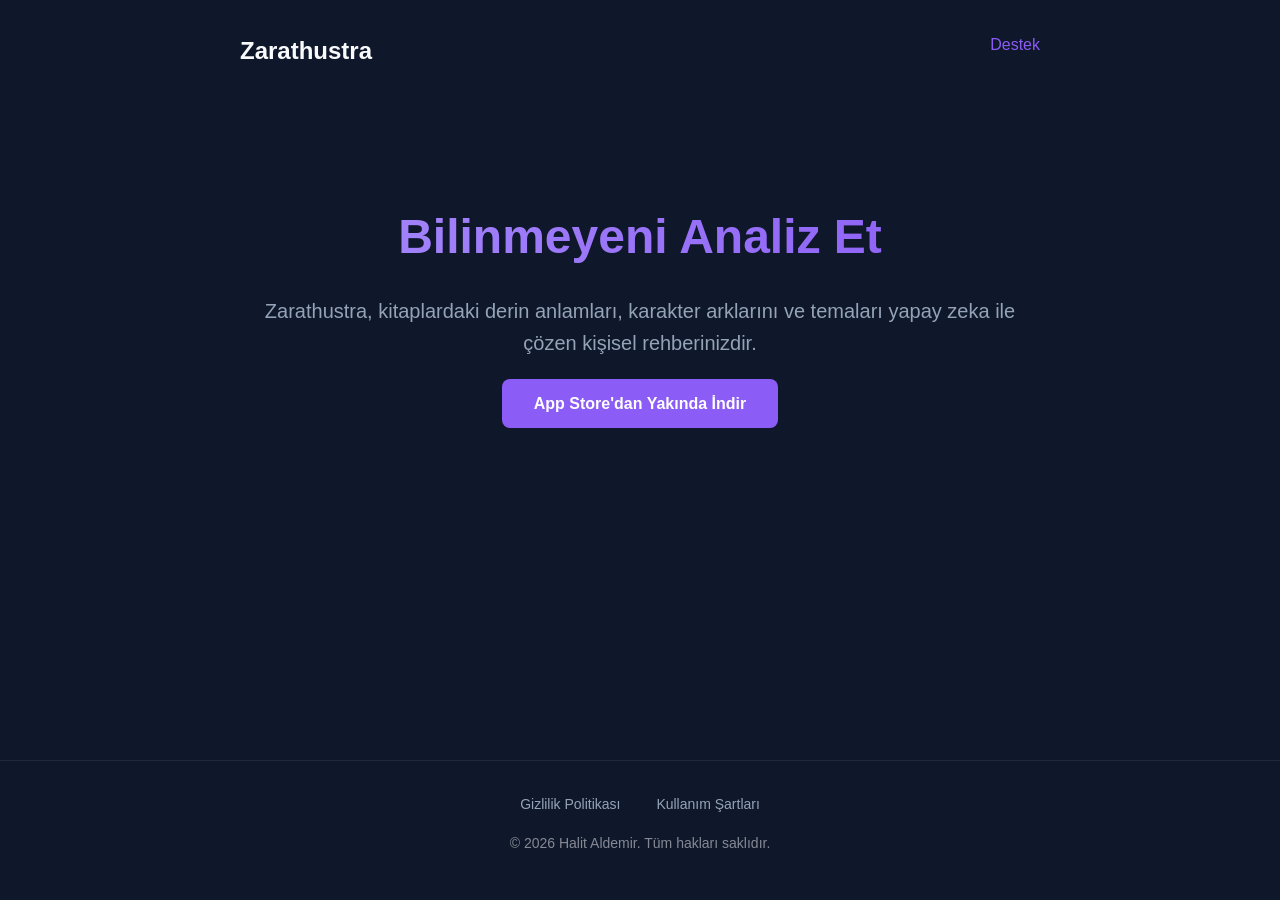
==== index.html @ 40cd0384 "Create index.html" ====
<!DOCTYPE html>
<html lang="tr">
<head>
    <meta charset="UTF-8">
    <meta name="viewport" content="width=device-width, initial-scale=1.0">
    <title>Zarathustra | AI Kitap Analiz Rehberi</title>
    <style>
        :root {
            --bg: #0f172a;
            --accent: #8b5cf6;
            --text: #f8fafc;
            --muted: #94a3b8;
        }
        body {
            font-family: -apple-system, BlinkMacSystemFont, "Segoe UI", Roboto, sans-serif;
            background-color: var(--bg);
            color: var(--text);
            line-height: 1.6;
            margin: 0;
            display: flex;
            flex-direction: column;
            align-items: center;
            min-height: 100vh;
        }
        nav { width: 100%; max-width: 800px; padding: 2rem; display: flex; justify-content: space-between; }
        .hero { text-align: center; padding: 4rem 2rem; max-width: 800px; }
        h1 { font-size: 3rem; margin-bottom: 1rem; background: linear-gradient(to right, #a78bfa, #8b5cf6); -webkit-background-clip: text; -webkit-text-fill-color: transparent; }
        p.tagline { font-size: 1.25rem; color: var(--muted); margin-bottom: 2rem; }
        .cta-button {
            background-color: var(--accent);
            color: white;
            padding: 1rem 2rem;
            border-radius: 0.5rem;
            text-decoration: none;
            font-weight: bold;
            transition: opacity 0.2s;
        }
        .cta-button:hover { opacity: 0.9; }
        .legal-links { margin-top: auto; padding: 2rem; border-top: 1px solid #1e293b; width: 100%; text-align: center; font-size: 0.875rem; }
        .legal-links a { color: var(--muted); margin: 0 1rem; text-decoration: none; }
        .legal-links a:hover { color: var(--accent); }
        .section { display: none; padding: 2rem; max-width: 800px; }
        .section:target { display: block; }
        .section:target ~ .hero { display: none; }
    </style>
</head>
<body>

    <nav>
        <div style="font-weight: bold; font-size: 1.5rem;">Zarathustra</div>
        <a href="mailto:halitaldemir23@gmail.com" style="color: var(--accent); text-decoration: none;">Destek</a>
    </nav>

    <div class="hero">
        <h1>Bilinmeyeni Analiz Et</h1>
        <p class="tagline">Zarathustra, kitaplardaki derin anlamları, karakter arklarını ve temaları yapay zeka ile çözen kişisel rehberinizdir.</p>
        <a href="#" class="cta-button">App Store'dan Yakında İndir</a>
    </div>

    <div id="privacy" class="section">
        <h2>Gizlilik Politikası</h2>
        <p>Zarathustra uygulaması kullanıcı gizliliğine önem verir. Uygulama içerisinde analiz edilen kitap verileri anonim olarak işlenir ve üçüncü taraflarla paylaşılmaz. Kayıt tutulmayan bir deneyim sunmayı amaçlıyoruz.</p>
        <a href="/" style="color: var(--accent);">← Geri Dön</a>
    </div>

    <div id="terms" class="section">
        <h2>Kullanım Şartları</h2>
        <p>Zarathustra, eğitim ve kişisel gelişim amaçlı bir araçtır. Sunulan analizler yapay zeka tarafından üretilmektedir ve her zaman %100 doğruluk garantisi vermez.</p>
        <a href="/" style="color: var(--accent);">← Geri Dön</a>
    </div>

    <footer class="legal-links">
        <a href="#privacy">Gizlilik Politikası</a>
        <a href="#terms">Kullanım Şartları</a>
        <p style="margin-top: 1rem; opacity: 0.5;">&copy; 2026 Halit Aldemir. Tüm hakları saklıdır.</p>
    </footer>

</body>
</html>
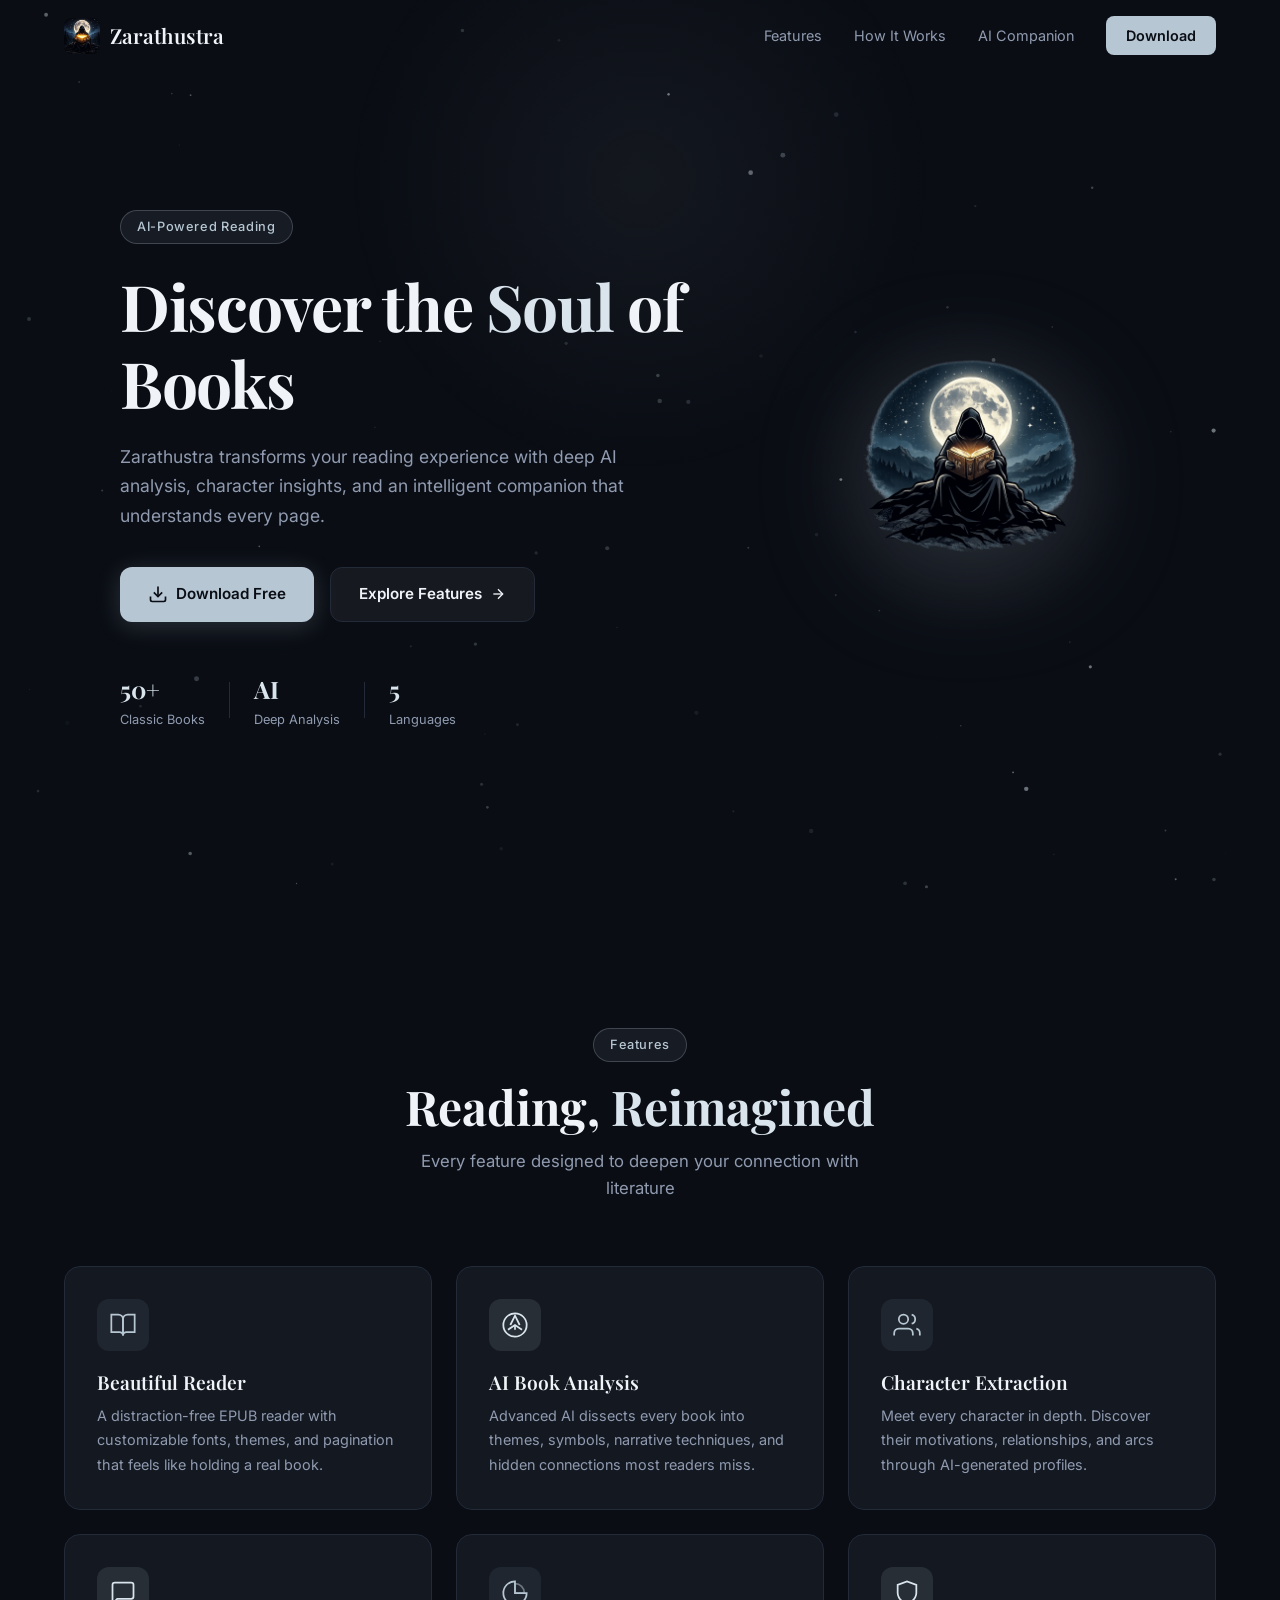
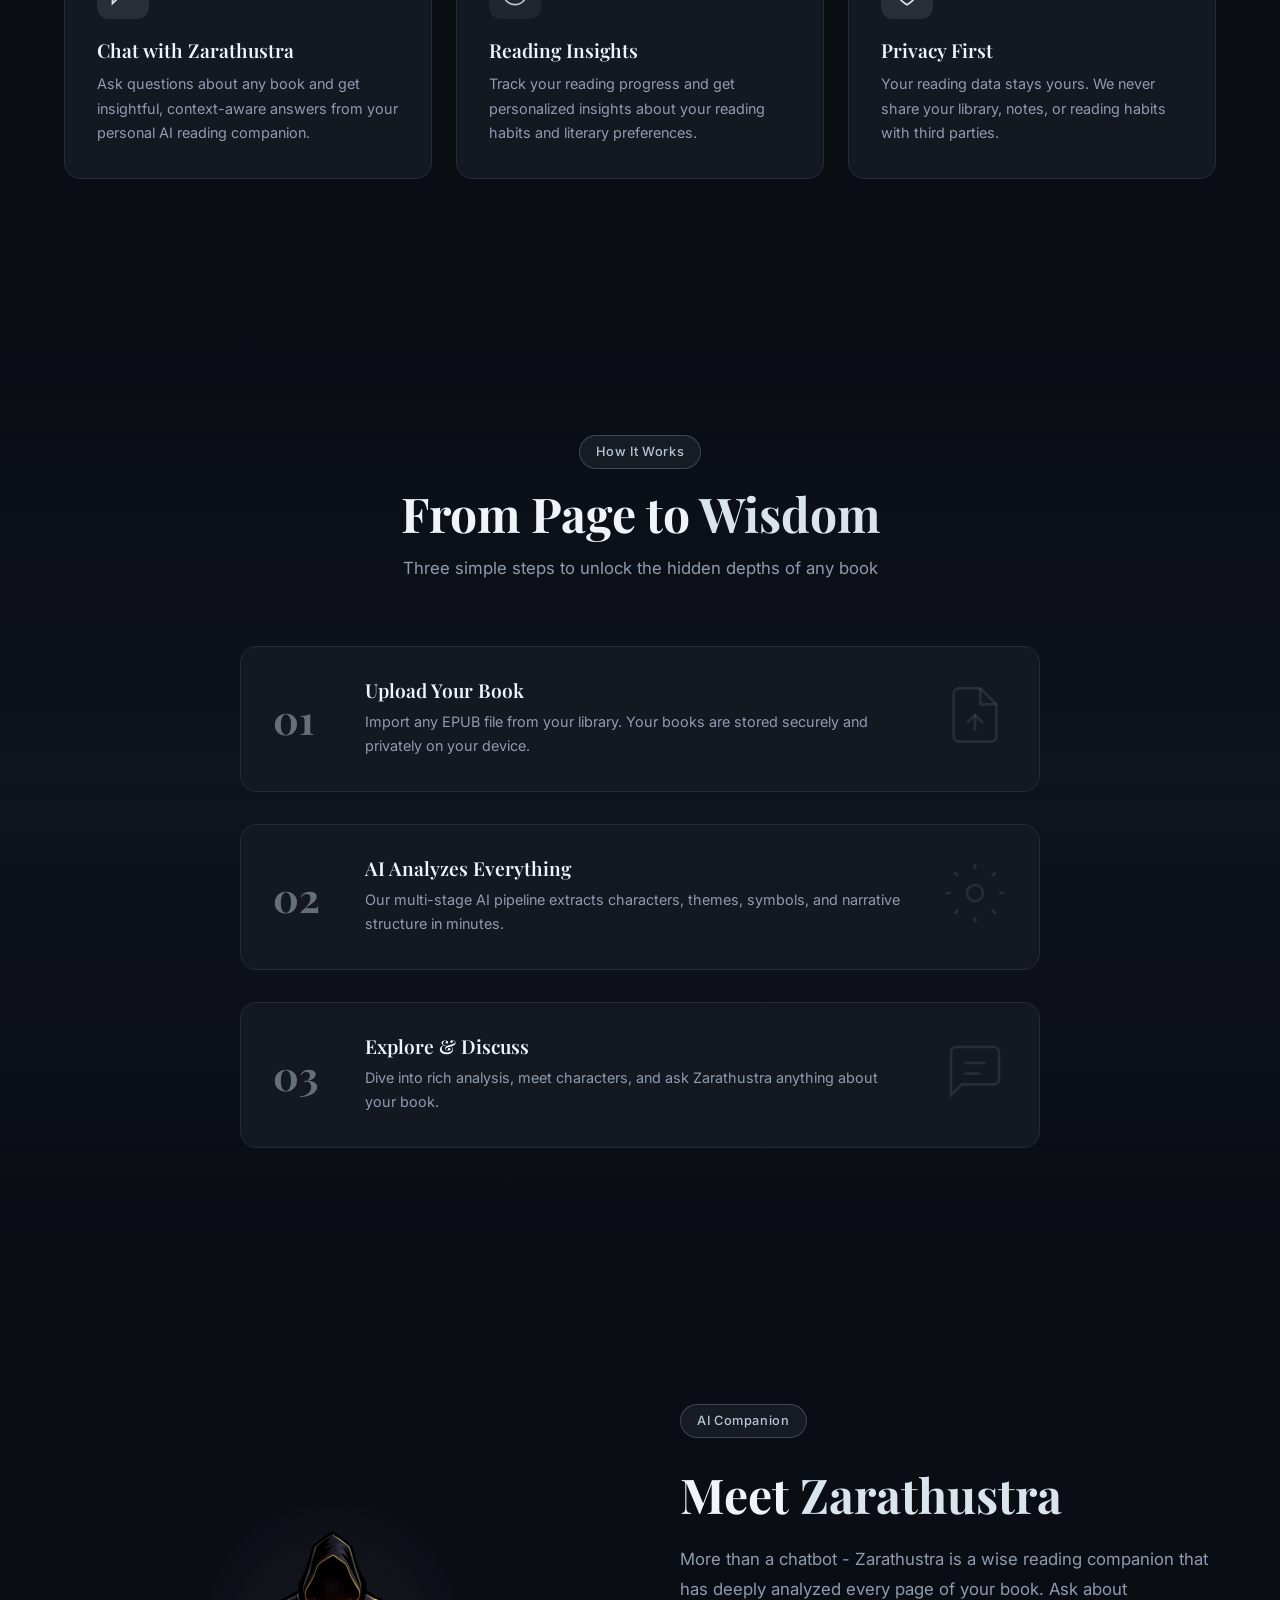
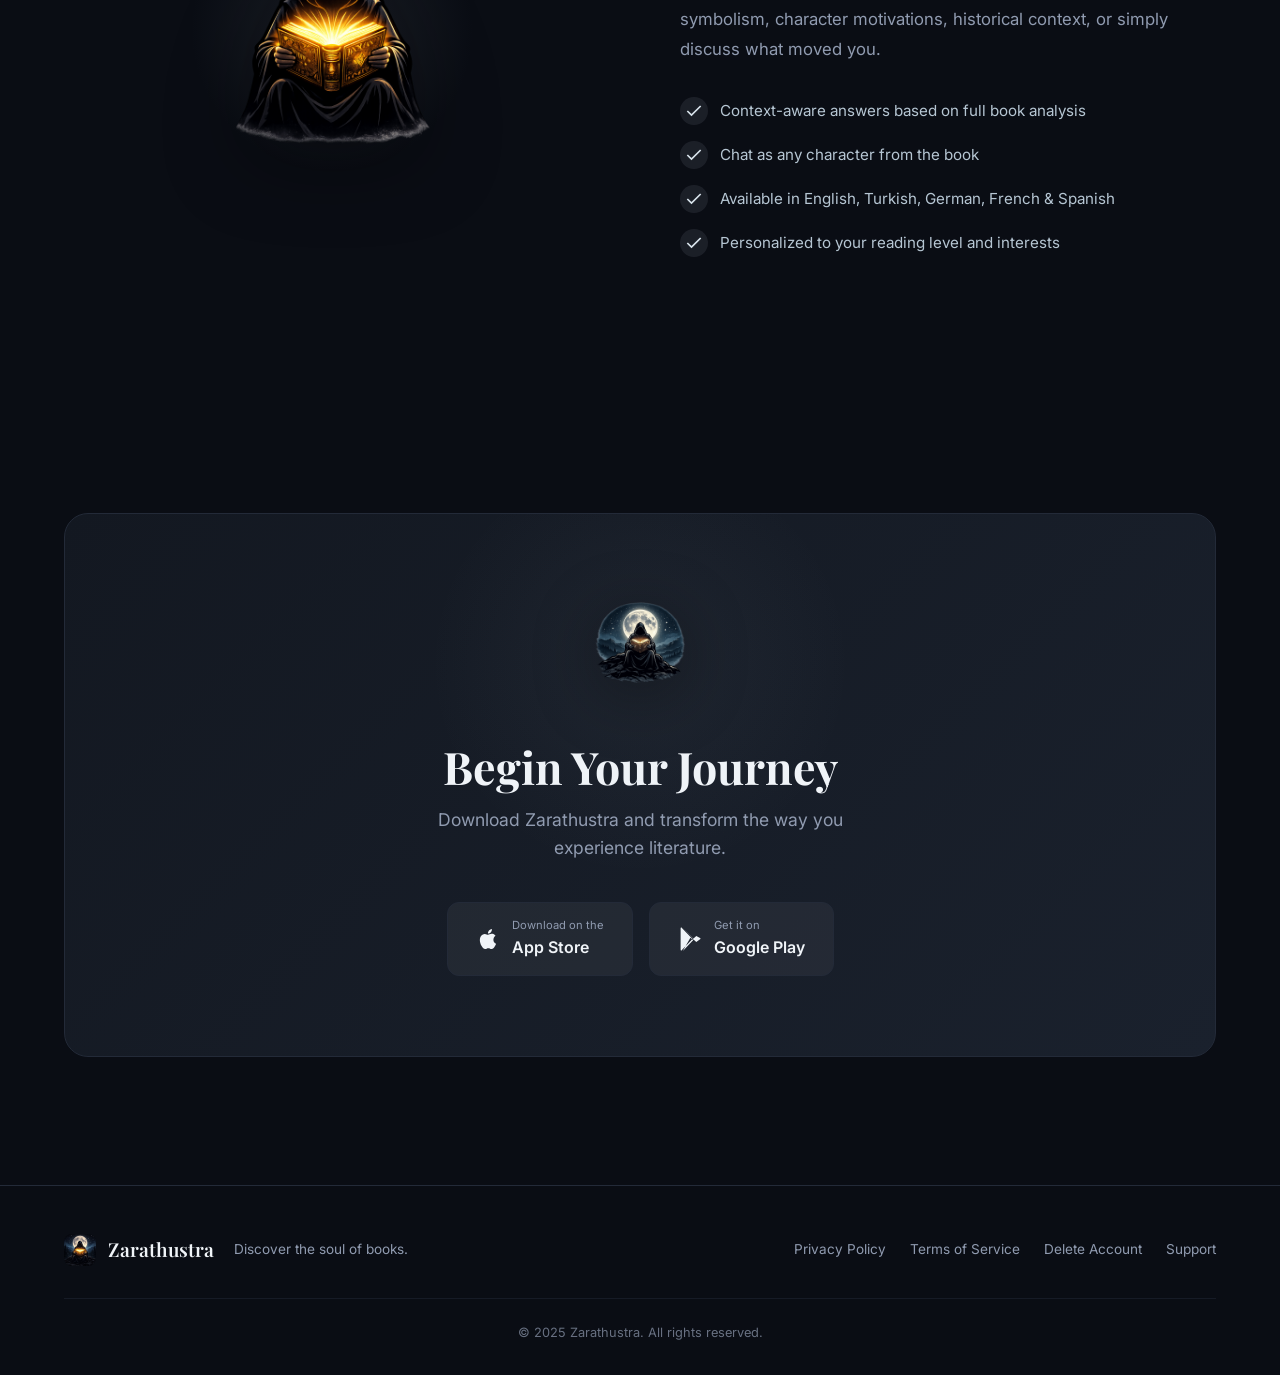
==== commit f5ad2b12: "Add files via upload" ====
--- a/index.html
+++ b/index.html
@@ -1,79 +1,293 @@
-<!DOCTYPE html>
-<html lang="tr">
-<head>
-    <meta charset="UTF-8">
-    <meta name="viewport" content="width=device-width, initial-scale=1.0">
-    <title>Zarathustra | AI Kitap Analiz Rehberi</title>
-    <style>
-        :root {
-            --bg: #0f172a;
-            --accent: #8b5cf6;
-            --text: #f8fafc;
-            --muted: #94a3b8;
-        }
-        body {
-            font-family: -apple-system, BlinkMacSystemFont, "Segoe UI", Roboto, sans-serif;
-            background-color: var(--bg);
-            color: var(--text);
-            line-height: 1.6;
-            margin: 0;
-            display: flex;
-            flex-direction: column;
-            align-items: center;
-            min-height: 100vh;
-        }
-        nav { width: 100%; max-width: 800px; padding: 2rem; display: flex; justify-content: space-between; }
-        .hero { text-align: center; padding: 4rem 2rem; max-width: 800px; }
-        h1 { font-size: 3rem; margin-bottom: 1rem; background: linear-gradient(to right, #a78bfa, #8b5cf6); -webkit-background-clip: text; -webkit-text-fill-color: transparent; }
-        p.tagline { font-size: 1.25rem; color: var(--muted); margin-bottom: 2rem; }
-        .cta-button {
-            background-color: var(--accent);
-            color: white;
-            padding: 1rem 2rem;
-            border-radius: 0.5rem;
-            text-decoration: none;
-            font-weight: bold;
-            transition: opacity 0.2s;
-        }
-        .cta-button:hover { opacity: 0.9; }
-        .legal-links { margin-top: auto; padding: 2rem; border-top: 1px solid #1e293b; width: 100%; text-align: center; font-size: 0.875rem; }
-        .legal-links a { color: var(--muted); margin: 0 1rem; text-decoration: none; }
-        .legal-links a:hover { color: var(--accent); }
-        .section { display: none; padding: 2rem; max-width: 800px; }
-        .section:target { display: block; }
-        .section:target ~ .hero { display: none; }
-    </style>
-</head>
-<body>
-
-    <nav>
-        <div style="font-weight: bold; font-size: 1.5rem;">Zarathustra</div>
-        <a href="mailto:halitaldemir23@gmail.com" style="color: var(--accent); text-decoration: none;">Destek</a>
-    </nav>
-
-    <div class="hero">
-        <h1>Bilinmeyeni Analiz Et</h1>
-        <p class="tagline">Zarathustra, kitaplardaki derin anlamları, karakter arklarını ve temaları yapay zeka ile çözen kişisel rehberinizdir.</p>
-        <a href="#" class="cta-button">App Store'dan Yakında İndir</a>
-    </div>
-
-    <div id="privacy" class="section">
-        <h2>Gizlilik Politikası</h2>
-        <p>Zarathustra uygulaması kullanıcı gizliliğine önem verir. Uygulama içerisinde analiz edilen kitap verileri anonim olarak işlenir ve üçüncü taraflarla paylaşılmaz. Kayıt tutulmayan bir deneyim sunmayı amaçlıyoruz.</p>
-        <a href="/" style="color: var(--accent);">← Geri Dön</a>
-    </div>
-
-    <div id="terms" class="section">
-        <h2>Kullanım Şartları</h2>
-        <p>Zarathustra, eğitim ve kişisel gelişim amaçlı bir araçtır. Sunulan analizler yapay zeka tarafından üretilmektedir ve her zaman %100 doğruluk garantisi vermez.</p>
-        <a href="/" style="color: var(--accent);">← Geri Dön</a>
-    </div>
-
-    <footer class="legal-links">
-        <a href="#privacy">Gizlilik Politikası</a>
-        <a href="#terms">Kullanım Şartları</a>
-        <p style="margin-top: 1rem; opacity: 0.5;">&copy; 2026 Halit Aldemir. Tüm hakları saklıdır.</p>
-    </footer>
-
-</body>
-</html>
+<!DOCTYPE html>
+<html lang="en">
+<head>
+  <meta charset="UTF-8" />
+  <meta name="viewport" content="width=device-width, initial-scale=1.0" />
+  <title>Zarathustra - Discover the Soul of Books</title>
+  <meta name="description" content="Zarathustra is an AI-powered e-reader that analyzes books, extracts characters, and lets you chat with an intelligent reading companion." />
+  <meta name="theme-color" content="#0A0D14" />
+  <link rel="icon" type="image/png" href="assets/app-icon.png" />
+
+  <!-- Google Fonts -->
+  <link rel="preconnect" href="https://fonts.googleapis.com" />
+  <link rel="preconnect" href="https://fonts.gstatic.com" crossorigin />
+  <link href="https://fonts.googleapis.com/css2?family=Playfair+Display:wght@400;600;700&family=Inter:wght@300;400;500;600&display=swap" rel="stylesheet" />
+
+  <link rel="stylesheet" href="styles.css" />
+</head>
+<body>
+
+  <!-- ═══ Floating Particles Background ═══ -->
+  <canvas id="particles"></canvas>
+
+  <!-- ═══ Navigation ═══ -->
+  <nav class="navbar" id="navbar">
+    <div class="nav-container">
+      <a href="#" class="nav-logo">
+        <img src="assets/app-icon.png" alt="Zarathustra" class="nav-logo-img" />
+        <span>Zarathustra</span>
+      </a>
+      <div class="nav-links" id="nav-links">
+        <a href="#features">Features</a>
+        <a href="#how-it-works">How It Works</a>
+        <a href="#ai-companion">AI Companion</a>
+        <a href="#download" class="nav-cta">Download</a>
+      </div>
+      <button class="nav-toggle" id="nav-toggle" aria-label="Toggle menu">
+        <span></span><span></span><span></span>
+      </button>
+    </div>
+  </nav>
+
+  <!-- ═══ Hero Section ═══ -->
+  <section class="hero" id="hero">
+    <div class="hero-glow"></div>
+    <div class="hero-content">
+      <div class="hero-badge fade-in">AI-Powered Reading</div>
+      <h1 class="hero-title fade-in">
+        Discover the <span class="text-highlight">Soul</span> of Books
+      </h1>
+      <p class="hero-subtitle fade-in">
+        Zarathustra transforms your reading experience with deep AI analysis,
+        character insights, and an intelligent companion that understands every page.
+      </p>
+      <div class="hero-actions fade-in">
+        <a href="#download" class="btn btn-primary">
+          <svg width="20" height="20" viewBox="0 0 24 24" fill="none" stroke="currentColor" stroke-width="2"><path d="M21 15v4a2 2 0 0 1-2 2H5a2 2 0 0 1-2-2v-4"/><polyline points="7 10 12 15 17 10"/><line x1="12" y1="15" x2="12" y2="3"/></svg>
+          Download Free
+        </a>
+        <a href="#features" class="btn btn-ghost">
+          Explore Features
+          <svg width="16" height="16" viewBox="0 0 24 24" fill="none" stroke="currentColor" stroke-width="2"><path d="M5 12h14"/><path d="m12 5 7 7-7 7"/></svg>
+        </a>
+      </div>
+      <div class="hero-stats fade-in">
+        <div class="stat">
+          <span class="stat-number">50+</span>
+          <span class="stat-label">Classic Books</span>
+        </div>
+        <div class="stat-divider"></div>
+        <div class="stat">
+          <span class="stat-number">AI</span>
+          <span class="stat-label">Deep Analysis</span>
+        </div>
+        <div class="stat-divider"></div>
+        <div class="stat">
+          <span class="stat-number">5</span>
+          <span class="stat-label">Languages</span>
+        </div>
+      </div>
+    </div>
+    <div class="hero-image fade-in">
+      <div class="hero-image-glow"></div>
+      <img src="assets/zarathustra-splash.png" alt="Zarathustra - AI Reading Companion" class="hero-img" />
+    </div>
+  </section>
+
+  <!-- ═══ Features Section ═══ -->
+  <section class="features" id="features">
+    <div class="container">
+      <div class="section-header fade-in">
+        <span class="section-tag">Features</span>
+        <h2 class="section-title">Reading, <span class="text-highlight">Reimagined</span></h2>
+        <p class="section-subtitle">Every feature designed to deepen your connection with literature</p>
+      </div>
+
+      <div class="features-grid">
+        <div class="feature-card fade-in">
+          <div class="feature-icon">
+            <svg width="28" height="28" viewBox="0 0 24 24" fill="none" stroke="currentColor" stroke-width="1.5"><path d="M2 3h6a4 4 0 0 1 4 4v14a3 3 0 0 0-3-3H2z"/><path d="M22 3h-6a4 4 0 0 0-4 4v14a3 3 0 0 1 3-3h7z"/></svg>
+          </div>
+          <h3>Beautiful Reader</h3>
+          <p>A distraction-free EPUB reader with customizable fonts, themes, and pagination that feels like holding a real book.</p>
+        </div>
+
+        <div class="feature-card fade-in">
+          <div class="feature-icon icon-accent">
+            <svg width="28" height="28" viewBox="0 0 24 24" fill="none" stroke="currentColor" stroke-width="1.5"><circle cx="12" cy="12" r="10"/><path d="M12 16v-4"/><path d="M12 8h.01"/><path d="m8 12 4-8 4 8"/><path d="M6 16l6-4 6 4"/></svg>
+          </div>
+          <h3>AI Book Analysis</h3>
+          <p>Advanced AI dissects every book into themes, symbols, narrative techniques, and hidden connections most readers miss.</p>
+        </div>
+
+        <div class="feature-card fade-in">
+          <div class="feature-icon">
+            <svg width="28" height="28" viewBox="0 0 24 24" fill="none" stroke="currentColor" stroke-width="1.5"><path d="M17 21v-2a4 4 0 0 0-4-4H5a4 4 0 0 0-4 4v2"/><circle cx="9" cy="7" r="4"/><path d="M23 21v-2a4 4 0 0 0-3-3.87"/><path d="M16 3.13a4 4 0 0 1 0 7.75"/></svg>
+          </div>
+          <h3>Character Extraction</h3>
+          <p>Meet every character in depth. Discover their motivations, relationships, and arcs through AI-generated profiles.</p>
+        </div>
+
+        <div class="feature-card fade-in">
+          <div class="feature-icon icon-accent">
+            <svg width="28" height="28" viewBox="0 0 24 24" fill="none" stroke="currentColor" stroke-width="1.5"><path d="M21 15a2 2 0 0 1-2 2H7l-4 4V5a2 2 0 0 1 2-2h14a2 2 0 0 1 2 2z"/></svg>
+          </div>
+          <h3>Chat with Zarathustra</h3>
+          <p>Ask questions about any book and get insightful, context-aware answers from your personal AI reading companion.</p>
+        </div>
+
+        <div class="feature-card fade-in">
+          <div class="feature-icon">
+            <svg width="28" height="28" viewBox="0 0 24 24" fill="none" stroke="currentColor" stroke-width="1.5"><path d="M12 2a10 10 0 1 0 10 10H12V2z"/><path d="M20 12a8 8 0 0 0-8-8v8h8z" opacity="0.5"/></svg>
+          </div>
+          <h3>Reading Insights</h3>
+          <p>Track your reading progress and get personalized insights about your reading habits and literary preferences.</p>
+        </div>
+
+        <div class="feature-card fade-in">
+          <div class="feature-icon icon-accent">
+            <svg width="28" height="28" viewBox="0 0 24 24" fill="none" stroke="currentColor" stroke-width="1.5"><path d="M12 22s8-4 8-10V5l-8-3-8 3v7c0 6 8 10 8 10z"/></svg>
+          </div>
+          <h3>Privacy First</h3>
+          <p>Your reading data stays yours. We never share your library, notes, or reading habits with third parties.</p>
+        </div>
+      </div>
+    </div>
+  </section>
+
+  <!-- ═══ How It Works ═══ -->
+  <section class="how-it-works" id="how-it-works">
+    <div class="container">
+      <div class="section-header fade-in">
+        <span class="section-tag">How It Works</span>
+        <h2 class="section-title">From Page to <span class="text-highlight">Wisdom</span></h2>
+        <p class="section-subtitle">Three simple steps to unlock the hidden depths of any book</p>
+      </div>
+
+      <div class="steps">
+        <div class="step fade-in">
+          <div class="step-number">01</div>
+          <div class="step-content">
+            <h3>Upload Your Book</h3>
+            <p>Import any EPUB file from your library. Your books are stored securely and privately on your device.</p>
+          </div>
+          <div class="step-visual">
+            <svg width="64" height="64" viewBox="0 0 24 24" fill="none" stroke="currentColor" stroke-width="1"><path d="M14 2H6a2 2 0 0 0-2 2v16a2 2 0 0 0 2 2h12a2 2 0 0 0 2-2V8z"/><polyline points="14 2 14 8 20 8"/><line x1="12" y1="18" x2="12" y2="12"/><polyline points="9 15 12 12 15 15"/></svg>
+          </div>
+        </div>
+
+        <div class="step fade-in">
+          <div class="step-number">02</div>
+          <div class="step-content">
+            <h3>AI Analyzes Everything</h3>
+            <p>Our multi-stage AI pipeline extracts characters, themes, symbols, and narrative structure in minutes.</p>
+          </div>
+          <div class="step-visual">
+            <svg width="64" height="64" viewBox="0 0 24 24" fill="none" stroke="currentColor" stroke-width="1"><circle cx="12" cy="12" r="3"/><path d="M12 1v2M12 21v2M4.22 4.22l1.42 1.42M18.36 18.36l1.42 1.42M1 12h2M21 12h2M4.22 19.78l1.42-1.42M18.36 5.64l1.42-1.42"/></svg>
+          </div>
+        </div>
+
+        <div class="step fade-in">
+          <div class="step-number">03</div>
+          <div class="step-content">
+            <h3>Explore & Discuss</h3>
+            <p>Dive into rich analysis, meet characters, and ask Zarathustra anything about your book.</p>
+          </div>
+          <div class="step-visual">
+            <svg width="64" height="64" viewBox="0 0 24 24" fill="none" stroke="currentColor" stroke-width="1"><path d="M21 15a2 2 0 0 1-2 2H7l-4 4V5a2 2 0 0 1 2-2h14a2 2 0 0 1 2 2z"/><path d="M8 9h8M8 13h6"/></svg>
+          </div>
+        </div>
+      </div>
+    </div>
+  </section>
+
+  <!-- ═══ AI Companion Section ═══ -->
+  <section class="ai-companion" id="ai-companion">
+    <div class="container">
+      <div class="companion-grid">
+        <div class="companion-visual fade-in">
+          <div class="companion-glow"></div>
+          <img src="assets/zarathustra-ai.png" alt="Zarathustra AI" class="companion-img" />
+        </div>
+        <div class="companion-content fade-in">
+          <span class="section-tag">AI Companion</span>
+          <h2 class="section-title">Meet <span class="text-highlight">Zarathustra</span></h2>
+          <p class="companion-description">
+            More than a chatbot - Zarathustra is a wise reading companion that has deeply
+            analyzed every page of your book. Ask about symbolism, character motivations,
+            historical context, or simply discuss what moved you.
+          </p>
+          <div class="companion-features">
+            <div class="companion-feature">
+              <div class="cf-icon">
+                <svg width="20" height="20" viewBox="0 0 24 24" fill="none" stroke="currentColor" stroke-width="2"><polyline points="20 6 9 17 4 12"/></svg>
+              </div>
+              <span>Context-aware answers based on full book analysis</span>
+            </div>
+            <div class="companion-feature">
+              <div class="cf-icon">
+                <svg width="20" height="20" viewBox="0 0 24 24" fill="none" stroke="currentColor" stroke-width="2"><polyline points="20 6 9 17 4 12"/></svg>
+              </div>
+              <span>Chat as any character from the book</span>
+            </div>
+            <div class="companion-feature">
+              <div class="cf-icon">
+                <svg width="20" height="20" viewBox="0 0 24 24" fill="none" stroke="currentColor" stroke-width="2"><polyline points="20 6 9 17 4 12"/></svg>
+              </div>
+              <span>Available in English, Turkish, German, French & Spanish</span>
+            </div>
+            <div class="companion-feature">
+              <div class="cf-icon">
+                <svg width="20" height="20" viewBox="0 0 24 24" fill="none" stroke="currentColor" stroke-width="2"><polyline points="20 6 9 17 4 12"/></svg>
+              </div>
+              <span>Personalized to your reading level and interests</span>
+            </div>
+          </div>
+        </div>
+      </div>
+    </div>
+  </section>
+
+  <!-- ═══ Download / CTA Section ═══ -->
+  <section class="download" id="download">
+    <div class="container">
+      <div class="download-card fade-in">
+        <div class="download-glow"></div>
+        <img src="assets/zarathustra-splash.png" alt="Zarathustra" class="download-mascot" />
+        <h2>Begin Your Journey</h2>
+        <p>Download Zarathustra and transform the way you experience literature.</p>
+        <div class="download-buttons">
+          <a href="#" class="store-badge" aria-label="Download on the App Store">
+            <svg width="24" height="24" viewBox="0 0 24 24" fill="currentColor"><path d="M18.71 19.5c-.83 1.24-1.71 2.45-3.05 2.47-1.34.03-1.77-.79-3.29-.79-1.53 0-2 .77-3.27.82-1.31.05-2.3-1.32-3.14-2.53C4.25 17 2.94 12.45 4.7 9.39c.87-1.52 2.43-2.48 4.12-2.51 1.28-.02 2.5.87 3.29.87.78 0 2.26-1.07 3.8-.91.65.03 2.47.26 3.64 1.98-.09.06-2.17 1.28-2.15 3.81.03 3.02 2.65 4.03 2.68 4.04-.03.07-.42 1.44-1.38 2.83M13 3.5c.73-.83 1.94-1.46 2.94-1.5.13 1.17-.34 2.35-1.04 3.19-.69.85-1.83 1.51-2.95 1.42-.15-1.15.41-2.35 1.05-3.11z"/></svg>
+            <div>
+              <small>Download on the</small>
+              <strong>App Store</strong>
+            </div>
+          </a>
+          <a href="#" class="store-badge" aria-label="Get it on Google Play">
+            <svg width="24" height="24" viewBox="0 0 24 24" fill="currentColor"><path d="M3.18 23.67c-.32-.17-.56-.54-.56-1.06V1.39c0-.52.24-.89.56-1.06l11.3 11.67L3.18 23.67zm15.1-8.57l-3.33-3.1 3.33-3.1 3.76 2.16c.63.36.63.95 0 1.31l-3.76 2.73zM4.44.35L15.83 12 4.44 23.65l11.38-11.32L4.44.35zm.42 23.53l10.2-10.55-2.68-2.5L4.86 23.88z"/></svg>
+            <div>
+              <small>Get it on</small>
+              <strong>Google Play</strong>
+            </div>
+          </a>
+        </div>
+      </div>
+    </div>
+  </section>
+
+  <!-- ═══ Footer ═══ -->
+  <footer class="footer">
+    <div class="container">
+      <div class="footer-content">
+        <div class="footer-brand">
+          <img src="assets/app-icon.png" alt="Zarathustra" class="footer-logo" />
+          <span class="footer-name">Zarathustra</span>
+          <p class="footer-tagline">Discover the soul of books.</p>
+        </div>
+        <div class="footer-links">
+          <a href="privacy.html">Privacy Policy</a>
+          <a href="terms.html">Terms of Service</a>
+          <a href="delete-account.html">Delete Account</a>
+          <a href="support.html">Support</a>
+        </div>
+      </div>
+      <div class="footer-bottom">
+        <p>&copy; 2025 Zarathustra. All rights reserved.</p>
+      </div>
+    </div>
+  </footer>
+
+  <script src="script.js"></script>
+</body>
+</html>
--- a/styles.css
+++ b/styles.css
@@ -0,0 +1,920 @@
+/* ═══════════════════════════════════════════════
+   Zarathustra - Mystic Wisdom Design System
+   Colors matched exactly to the Flutter app
+   ═══════════════════════════════════════════════ */
+
+:root {
+  /* Zarathustra Mystic Wisdom Palette — from home_screen.dart */
+  --bg:        #0A0D14;  /* Deep Midnight Black */
+  --card:      #131821;  /* Glass surface */
+  --surface:   #1A212D;  /* Elevated surface */
+  --border:    #232A38;  /* Subtle border */
+  --primary:   #B6C6D3;  /* Pale Moonlight Blue/Gray — main accent */
+  --accent:    #D9E4EC;  /* Bright Shimmering Silver/Blue */
+  --text:      #F0F4F8;  /* Soft white */
+  --subtext:   #909BB0;  /* Secondary text */
+  --success:   #36e27b;  /* Primary green CTA */
+  --danger:    #FF5A5F;  /* Danger red */
+
+  /* Spacing */
+  --section-py: clamp(80px, 10vw, 140px);
+  --container:  1200px;
+}
+
+/* ═══ Reset & Base ═══ */
+*, *::before, *::after {
+  margin: 0;
+  padding: 0;
+  box-sizing: border-box;
+}
+
+html {
+  scroll-behavior: smooth;
+  -webkit-font-smoothing: antialiased;
+}
+
+body {
+  font-family: 'Inter', -apple-system, BlinkMacSystemFont, sans-serif;
+  background: var(--bg);
+  color: var(--text);
+  line-height: 1.6;
+  overflow-x: hidden;
+}
+
+h1, h2, h3, h4 {
+  font-family: 'Playfair Display', Georgia, serif;
+  line-height: 1.2;
+}
+
+a {
+  text-decoration: none;
+  color: inherit;
+}
+
+img {
+  max-width: 100%;
+  height: auto;
+}
+
+.container {
+  max-width: var(--container);
+  margin: 0 auto;
+  padding: 0 24px;
+}
+
+/* Highlighted word — uses app primary color */
+.text-highlight {
+  color: var(--accent);
+}
+
+/* ═══ Particles Canvas ═══ */
+#particles {
+  position: fixed;
+  top: 0;
+  left: 0;
+  width: 100%;
+  height: 100%;
+  z-index: 0;
+  pointer-events: none;
+}
+
+/* ═══ Animations ═══ */
+.fade-in {
+  opacity: 0;
+  transform: translateY(30px);
+  transition: opacity 0.8s ease, transform 0.8s ease;
+}
+
+.fade-in.visible {
+  opacity: 1;
+  transform: translateY(0);
+}
+
+@keyframes float {
+  0%, 100% { transform: translateY(0); }
+  50% { transform: translateY(-12px); }
+}
+
+@keyframes glow-pulse {
+  0%, 100% { opacity: 0.4; }
+  50% { opacity: 0.7; }
+}
+
+@keyframes shimmer {
+  0% { background-position: -200% center; }
+  100% { background-position: 200% center; }
+}
+
+/* ═══ Navigation ═══ */
+.navbar {
+  position: fixed;
+  top: 0;
+  left: 0;
+  right: 0;
+  z-index: 1000;
+  padding: 16px 0;
+  transition: all 0.3s ease;
+  background: transparent;
+}
+
+.navbar.scrolled {
+  background: rgba(10, 13, 20, 0.85);
+  backdrop-filter: blur(20px);
+  -webkit-backdrop-filter: blur(20px);
+  border-bottom: 1px solid rgba(35, 42, 56, 0.5);
+  padding: 12px 0;
+}
+
+.nav-container {
+  max-width: var(--container);
+  margin: 0 auto;
+  padding: 0 24px;
+  display: flex;
+  align-items: center;
+  justify-content: space-between;
+}
+
+.nav-logo {
+  display: flex;
+  align-items: center;
+  gap: 10px;
+  font-family: 'Playfair Display', serif;
+  font-size: 1.3rem;
+  font-weight: 600;
+  color: var(--text);
+}
+
+.nav-logo-img {
+  width: 36px;
+  height: 36px;
+  border-radius: 8px;
+}
+
+.nav-links {
+  display: flex;
+  align-items: center;
+  gap: 32px;
+}
+
+.nav-links a {
+  font-size: 0.9rem;
+  font-weight: 400;
+  color: var(--subtext);
+  transition: color 0.3s;
+}
+
+.nav-links a:hover {
+  color: var(--text);
+}
+
+/* Nav CTA — matches app kPrimary button style */
+.nav-cta {
+  background: var(--primary);
+  color: var(--bg) !important;
+  padding: 8px 20px;
+  border-radius: 8px;
+  font-weight: 600 !important;
+  transition: transform 0.3s, box-shadow 0.3s, background 0.3s !important;
+}
+
+.nav-cta:hover {
+  background: var(--accent);
+  transform: translateY(-1px);
+  box-shadow: 0 4px 20px rgba(182, 198, 211, 0.25);
+}
+
+.nav-toggle {
+  display: none;
+  flex-direction: column;
+  gap: 5px;
+  background: none;
+  border: none;
+  cursor: pointer;
+  padding: 4px;
+}
+
+.nav-toggle span {
+  width: 24px;
+  height: 2px;
+  background: var(--text);
+  border-radius: 2px;
+  transition: all 0.3s;
+}
+
+/* ═══ Hero Section ═══ */
+.hero {
+  position: relative;
+  min-height: 100vh;
+  display: flex;
+  align-items: center;
+  justify-content: center;
+  padding: 120px 24px 80px;
+  gap: 60px;
+  max-width: var(--container);
+  margin: 0 auto;
+  z-index: 1;
+}
+
+/* Glow — cool moonlight blue, not gold */
+.hero-glow {
+  position: absolute;
+  top: 20%;
+  left: 50%;
+  transform: translate(-50%, -50%);
+  width: 600px;
+  height: 600px;
+  background: radial-gradient(circle, rgba(182, 198, 211, 0.06) 0%, transparent 70%);
+  pointer-events: none;
+  animation: glow-pulse 4s ease-in-out infinite;
+}
+
+.hero-content {
+  flex: 1;
+  max-width: 600px;
+}
+
+/* Badge — uses primary with subtle tint */
+.hero-badge {
+  display: inline-block;
+  padding: 6px 16px;
+  border-radius: 100px;
+  font-size: 0.8rem;
+  font-weight: 500;
+  letter-spacing: 0.05em;
+  color: var(--primary);
+  border: 1px solid rgba(182, 198, 211, 0.25);
+  background: rgba(182, 198, 211, 0.08);
+  margin-bottom: 24px;
+}
+
+.hero-title {
+  font-size: clamp(2.5rem, 5vw, 4rem);
+  font-weight: 700;
+  margin-bottom: 20px;
+  letter-spacing: -0.02em;
+}
+
+.hero-subtitle {
+  font-size: 1.1rem;
+  color: var(--subtext);
+  line-height: 1.7;
+  margin-bottom: 36px;
+  max-width: 520px;
+}
+
+.hero-actions {
+  display: flex;
+  gap: 16px;
+  margin-bottom: 48px;
+  flex-wrap: wrap;
+}
+
+/* ═══ Buttons — match app kPrimary ═══ */
+.btn {
+  display: inline-flex;
+  align-items: center;
+  gap: 8px;
+  padding: 14px 28px;
+  border-radius: 12px;
+  font-size: 0.95rem;
+  font-weight: 600;
+  transition: all 0.3s ease;
+  cursor: pointer;
+  border: none;
+}
+
+/* Primary button — kPrimary background, dark text (like the app) */
+.btn-primary {
+  background: var(--primary);
+  color: var(--bg);
+  box-shadow: 0 4px 24px rgba(182, 198, 211, 0.2);
+}
+
+.btn-primary:hover {
+  background: var(--accent);
+  transform: translateY(-2px);
+  box-shadow: 0 8px 32px rgba(182, 198, 211, 0.3);
+}
+
+/* Ghost button — subtle glass surface */
+.btn-ghost {
+  background: rgba(255, 255, 255, 0.05);
+  color: var(--text);
+  border: 1px solid var(--border);
+}
+
+.btn-ghost:hover {
+  background: rgba(255, 255, 255, 0.08);
+  border-color: rgba(182, 198, 211, 0.2);
+}
+
+/* Green CTA — matches app kPrimaryGreen #36e27b */
+.btn-success {
+  background: var(--success);
+  color: var(--bg);
+  box-shadow: 0 4px 24px rgba(54, 226, 123, 0.2);
+}
+
+.btn-success:hover {
+  transform: translateY(-2px);
+  box-shadow: 0 8px 32px rgba(54, 226, 123, 0.3);
+}
+
+/* Hero Stats */
+.hero-stats {
+  display: flex;
+  align-items: center;
+  gap: 24px;
+}
+
+.stat {
+  display: flex;
+  flex-direction: column;
+}
+
+.stat-number {
+  font-family: 'Playfair Display', serif;
+  font-size: 1.5rem;
+  font-weight: 700;
+  color: var(--accent);
+}
+
+.stat-label {
+  font-size: 0.8rem;
+  color: var(--subtext);
+  margin-top: 2px;
+}
+
+.stat-divider {
+  width: 1px;
+  height: 36px;
+  background: var(--border);
+}
+
+/* Hero Image */
+.hero-image {
+  position: relative;
+  flex-shrink: 0;
+}
+
+.hero-image-glow {
+  position: absolute;
+  top: 50%;
+  left: 50%;
+  transform: translate(-50%, -50%);
+  width: 400px;
+  height: 400px;
+  background: radial-gradient(circle, rgba(182, 198, 211, 0.1) 0%, transparent 60%);
+  animation: glow-pulse 3s ease-in-out infinite;
+  pointer-events: none;
+}
+
+.hero-img {
+  width: 380px;
+  height: 380px;
+  object-fit: contain;
+  animation: float 6s ease-in-out infinite;
+  filter: drop-shadow(0 20px 60px rgba(182, 198, 211, 0.15));
+  position: relative;
+  z-index: 1;
+}
+
+/* ═══ Section Headers ═══ */
+.section-header {
+  text-align: center;
+  margin-bottom: 64px;
+}
+
+/* Section tag — primary moonlight style */
+.section-tag {
+  display: inline-block;
+  padding: 6px 16px;
+  border-radius: 100px;
+  font-size: 0.8rem;
+  font-weight: 500;
+  letter-spacing: 0.05em;
+  color: var(--primary);
+  border: 1px solid rgba(182, 198, 211, 0.25);
+  background: rgba(182, 198, 211, 0.08);
+  margin-bottom: 16px;
+}
+
+.section-title {
+  font-size: clamp(2rem, 4vw, 3rem);
+  font-weight: 700;
+  margin-bottom: 12px;
+}
+
+.section-subtitle {
+  font-size: 1.05rem;
+  color: var(--subtext);
+  max-width: 500px;
+  margin: 0 auto;
+}
+
+/* ═══ Features Section ═══ */
+.features {
+  position: relative;
+  z-index: 1;
+  padding: var(--section-py) 0;
+}
+
+.features-grid {
+  display: grid;
+  grid-template-columns: repeat(3, 1fr);
+  gap: 24px;
+}
+
+.feature-card {
+  background: var(--card);
+  border: 1px solid var(--border);
+  border-radius: 16px;
+  padding: 32px;
+  transition: all 0.4s ease;
+  position: relative;
+  overflow: hidden;
+}
+
+/* Top shimmer line — uses primary color */
+.feature-card::before {
+  content: '';
+  position: absolute;
+  top: 0;
+  left: 0;
+  right: 0;
+  height: 1px;
+  background: linear-gradient(90deg, transparent, rgba(182, 198, 211, 0.3), transparent);
+  opacity: 0;
+  transition: opacity 0.4s;
+}
+
+.feature-card:hover {
+  transform: translateY(-4px);
+  border-color: rgba(182, 198, 211, 0.15);
+  box-shadow: 0 16px 48px rgba(0, 0, 0, 0.3);
+}
+
+.feature-card:hover::before {
+  opacity: 1;
+}
+
+.feature-icon {
+  width: 52px;
+  height: 52px;
+  border-radius: 12px;
+  display: flex;
+  align-items: center;
+  justify-content: center;
+  margin-bottom: 20px;
+  background: rgba(182, 198, 211, 0.08);
+  color: var(--primary);
+}
+
+/* Accent icon variant — slightly brighter */
+.feature-icon.icon-accent {
+  background: rgba(217, 228, 236, 0.1);
+  color: var(--accent);
+}
+
+.feature-card h3 {
+  font-size: 1.2rem;
+  margin-bottom: 10px;
+  font-weight: 600;
+}
+
+.feature-card p {
+  font-size: 0.9rem;
+  color: var(--subtext);
+  line-height: 1.7;
+}
+
+/* ═══ How It Works ═══ */
+.how-it-works {
+  position: relative;
+  z-index: 1;
+  padding: var(--section-py) 0;
+  background: linear-gradient(180deg, transparent, rgba(26, 33, 45, 0.3), transparent);
+}
+
+.steps {
+  display: flex;
+  flex-direction: column;
+  gap: 32px;
+  max-width: 800px;
+  margin: 0 auto;
+}
+
+.step {
+  display: flex;
+  align-items: center;
+  gap: 32px;
+  padding: 32px;
+  background: var(--card);
+  border: 1px solid var(--border);
+  border-radius: 16px;
+  transition: all 0.4s ease;
+}
+
+.step:hover {
+  border-color: rgba(182, 198, 211, 0.15);
+  box-shadow: 0 8px 32px rgba(0, 0, 0, 0.2);
+}
+
+.step-number {
+  font-family: 'Playfair Display', serif;
+  font-size: 2.5rem;
+  font-weight: 700;
+  color: var(--primary);
+  opacity: 0.5;
+  flex-shrink: 0;
+  width: 60px;
+}
+
+.step-content {
+  flex: 1;
+}
+
+.step-content h3 {
+  font-size: 1.2rem;
+  margin-bottom: 8px;
+  font-weight: 600;
+}
+
+.step-content p {
+  font-size: 0.9rem;
+  color: var(--subtext);
+  line-height: 1.7;
+}
+
+.step-visual {
+  flex-shrink: 0;
+  color: rgba(182, 198, 211, 0.12);
+}
+
+/* ═══ AI Companion ═══ */
+.ai-companion {
+  position: relative;
+  z-index: 1;
+  padding: var(--section-py) 0;
+}
+
+.companion-grid {
+  display: grid;
+  grid-template-columns: 1fr 1fr;
+  gap: 80px;
+  align-items: center;
+}
+
+.companion-visual {
+  position: relative;
+  display: flex;
+  justify-content: center;
+}
+
+/* Glow — moonlight blue */
+.companion-glow {
+  position: absolute;
+  top: 50%;
+  left: 50%;
+  transform: translate(-50%, -50%);
+  width: 350px;
+  height: 350px;
+  background: radial-gradient(circle, rgba(182, 198, 211, 0.1) 0%, transparent 60%);
+  animation: glow-pulse 4s ease-in-out infinite;
+}
+
+.companion-img {
+  max-width: 360px;
+  filter: drop-shadow(0 20px 40px rgba(0, 0, 0, 0.4));
+  position: relative;
+  z-index: 1;
+  animation: float 7s ease-in-out infinite;
+}
+
+.companion-content .section-tag {
+  display: inline-block;
+}
+
+.companion-content .section-title {
+  text-align: left;
+  margin-top: 12px;
+}
+
+.companion-description {
+  font-size: 1.05rem;
+  color: var(--subtext);
+  line-height: 1.8;
+  margin: 20px 0 32px;
+}
+
+.companion-features {
+  display: flex;
+  flex-direction: column;
+  gap: 16px;
+}
+
+.companion-feature {
+  display: flex;
+  align-items: center;
+  gap: 12px;
+  font-size: 0.95rem;
+  color: var(--primary);
+}
+
+/* Check icon circle — primary tint */
+.cf-icon {
+  width: 28px;
+  height: 28px;
+  border-radius: 50%;
+  display: flex;
+  align-items: center;
+  justify-content: center;
+  background: rgba(182, 198, 211, 0.1);
+  color: var(--accent);
+  flex-shrink: 0;
+}
+
+/* ═══ Download Section ═══ */
+.download {
+  position: relative;
+  z-index: 1;
+  padding: var(--section-py) 0;
+}
+
+.download-card {
+  position: relative;
+  text-align: center;
+  padding: 80px 40px;
+  background: linear-gradient(135deg, var(--card), var(--surface));
+  border: 1px solid var(--border);
+  border-radius: 24px;
+  overflow: hidden;
+}
+
+.download-glow {
+  position: absolute;
+  top: -100px;
+  left: 50%;
+  transform: translateX(-50%);
+  width: 500px;
+  height: 500px;
+  background: radial-gradient(circle, rgba(182, 198, 211, 0.06) 0%, transparent 60%);
+  pointer-events: none;
+}
+
+.download-mascot {
+  width: 160px;
+  margin-bottom: 32px;
+  filter: drop-shadow(0 12px 32px rgba(0, 0, 0, 0.4));
+  animation: float 5s ease-in-out infinite;
+}
+
+.download-card h2 {
+  font-size: clamp(2rem, 4vw, 2.8rem);
+  margin-bottom: 12px;
+}
+
+.download-card p {
+  font-size: 1.1rem;
+  color: var(--subtext);
+  max-width: 440px;
+  margin: 0 auto 40px;
+}
+
+.download-buttons {
+  display: flex;
+  justify-content: center;
+  gap: 16px;
+  flex-wrap: wrap;
+}
+
+.store-badge {
+  display: inline-flex;
+  align-items: center;
+  gap: 12px;
+  padding: 14px 28px;
+  background: rgba(255, 255, 255, 0.05);
+  border: 1px solid var(--border);
+  border-radius: 12px;
+  transition: all 0.3s;
+  color: var(--text);
+}
+
+.store-badge:hover {
+  background: rgba(182, 198, 211, 0.08);
+  border-color: rgba(182, 198, 211, 0.25);
+  transform: translateY(-2px);
+  box-shadow: 0 8px 24px rgba(0, 0, 0, 0.3);
+}
+
+.store-badge div {
+  text-align: left;
+}
+
+.store-badge small {
+  font-size: 0.7rem;
+  color: var(--subtext);
+  display: block;
+}
+
+.store-badge strong {
+  font-size: 1rem;
+  font-weight: 600;
+}
+
+/* ═══ Footer ═══ */
+.footer {
+  position: relative;
+  z-index: 1;
+  padding: 48px 0 32px;
+  border-top: 1px solid var(--border);
+}
+
+.footer-content {
+  display: flex;
+  align-items: center;
+  justify-content: space-between;
+  margin-bottom: 32px;
+}
+
+.footer-brand {
+  display: flex;
+  align-items: center;
+  gap: 12px;
+  flex-wrap: wrap;
+}
+
+.footer-logo {
+  width: 32px;
+  height: 32px;
+  border-radius: 8px;
+}
+
+.footer-name {
+  font-family: 'Playfair Display', serif;
+  font-size: 1.2rem;
+  font-weight: 600;
+}
+
+.footer-tagline {
+  font-size: 0.85rem;
+  color: var(--subtext);
+  margin-left: 8px;
+}
+
+.footer-links {
+  display: flex;
+  gap: 24px;
+}
+
+.footer-links a {
+  font-size: 0.85rem;
+  color: var(--subtext);
+  transition: color 0.3s;
+}
+
+.footer-links a:hover {
+  color: var(--text);
+}
+
+.footer-bottom {
+  text-align: center;
+  padding-top: 24px;
+  border-top: 1px solid rgba(35, 42, 56, 0.5);
+}
+
+.footer-bottom p {
+  font-size: 0.8rem;
+  color: var(--subtext);
+  opacity: 0.7;
+}
+
+/* ═══════════════════════════════════════
+   Responsive Design
+   ═══════════════════════════════════════ */
+
+@media (max-width: 1024px) {
+  .features-grid {
+    grid-template-columns: repeat(2, 1fr);
+  }
+
+  .companion-grid {
+    gap: 48px;
+  }
+
+  .hero-img {
+    width: 300px;
+    height: 300px;
+  }
+}
+
+@media (max-width: 768px) {
+  .nav-links {
+    display: none;
+    position: absolute;
+    top: 100%;
+    left: 0;
+    right: 0;
+    flex-direction: column;
+    background: rgba(10, 13, 20, 0.95);
+    backdrop-filter: blur(20px);
+    padding: 24px;
+    gap: 16px;
+    border-bottom: 1px solid var(--border);
+  }
+
+  .nav-links.open {
+    display: flex;
+  }
+
+  .nav-toggle {
+    display: flex;
+  }
+
+  .hero {
+    flex-direction: column-reverse;
+    text-align: center;
+    padding-top: 100px;
+    gap: 40px;
+  }
+
+  .hero-subtitle {
+    margin-left: auto;
+    margin-right: auto;
+  }
+
+  .hero-actions {
+    justify-content: center;
+  }
+
+  .hero-stats {
+    justify-content: center;
+  }
+
+  .hero-img {
+    width: 240px;
+    height: 240px;
+  }
+
+  .features-grid {
+    grid-template-columns: 1fr;
+  }
+
+  .step {
+    flex-direction: column;
+    text-align: center;
+    gap: 16px;
+  }
+
+  .step-visual {
+    display: none;
+  }
+
+  .companion-grid {
+    grid-template-columns: 1fr;
+    text-align: center;
+    gap: 40px;
+  }
+
+  .companion-content .section-title {
+    text-align: center;
+  }
+
+  .companion-img {
+    max-width: 260px;
+  }
+
+  .companion-feature {
+    justify-content: center;
+  }
+
+  .footer-content {
+    flex-direction: column;
+    gap: 24px;
+    text-align: center;
+  }
+
+  .footer-brand {
+    justify-content: center;
+  }
+}
+
+@media (max-width: 480px) {
+  .hero-title {
+    font-size: 2rem;
+  }
+
+  .btn {
+    padding: 12px 20px;
+    font-size: 0.9rem;
+  }
+
+  .download-card {
+    padding: 48px 24px;
+  }
+
+  .store-badge {
+    width: 100%;
+    justify-content: center;
+  }
+}
